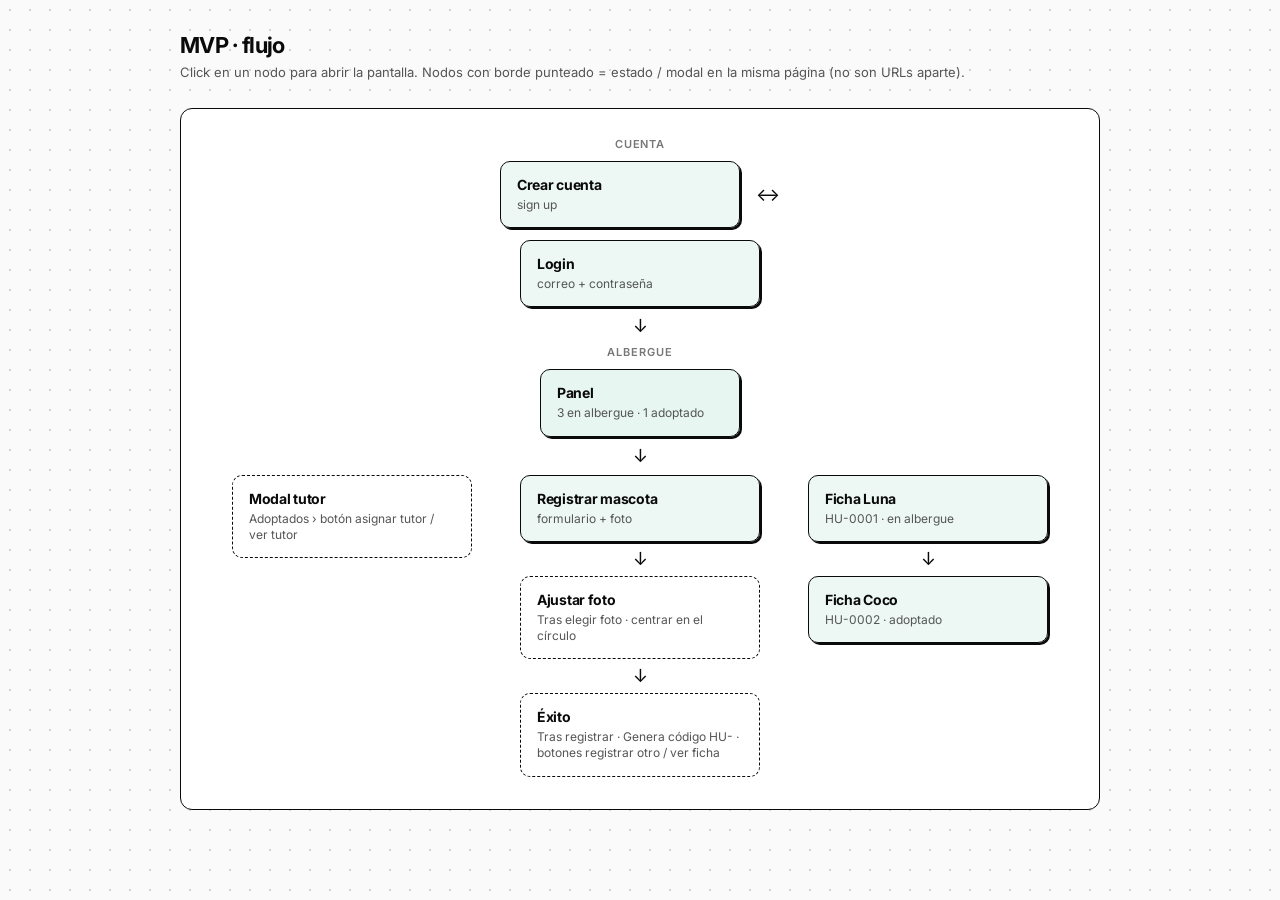
==== index.html @ 8eae9578 "Update MVP screens, tutor link, and README." ====
<!DOCTYPE html>
<html lang="es">
<head>
  <meta charset="UTF-8" />
  <meta name="viewport" content="width=device-width, initial-scale=1.0" />
  <meta name="description" content="Mapa de pantallas del mockup Huelli MVP — identificación digital de mascotas." />
  <title>Mapa de pantallas · Huelli MVP</title>
  <link rel="icon" href="assets/favicon.svg" type="image/svg+xml" />
  <link rel="preconnect" href="https://fonts.googleapis.com" />
  <link rel="preconnect" href="https://fonts.gstatic.com" crossorigin />
  <link href="https://fonts.googleapis.com/css2?family=Inter:wght@400;500;600;700&display=swap" rel="stylesheet" />
  <link rel="stylesheet" href="index.css" />
</head>
<body class="font-sans screens-page screens-figjam">
  <div class="screens-wrap">
    <header class="fig-board-head">
      <h1>MVP · flujo</h1>
      <p>Click en un nodo para abrir la pantalla. Nodos con borde punteado = estado / modal en la misma página (no son URLs aparte).</p>
    </header>

    <div class="fig-board" aria-label="Diagrama de flujo del MVP">

      <section class="fig-lane" aria-label="Cuenta">
        <p class="fig-lane-label">cuenta</p>
        <div class="fig-row">
          <a class="fig-node" href="pages/albergue/signup-albergue.html" target="_blank" rel="noopener noreferrer">
            <strong>Crear cuenta</strong>
            <span>sign up</span>
          </a>
          <span class="fig-arrow" aria-hidden="true">↔</span>
          <a class="fig-node" href="pages/albergue/login-albergue.html" target="_blank" rel="noopener noreferrer">
            <strong>Login</strong>
            <span>correo + contraseña</span>
          </a>
        </div>
      </section>

      <div class="fig-connector" aria-hidden="true">
        <span class="fig-arrow-down">↓</span>
      </div>

      <section class="fig-lane" aria-label="Albergue">
        <p class="fig-lane-label">albergue</p>
        <div class="fig-row">
          <a class="fig-node fig-node--main" href="pages/albergue/panel-albergue.html" target="_blank" rel="noopener noreferrer">
            <strong>Panel</strong>
            <span>3 en albergue · 1 adoptado</span>
          </a>
        </div>
      </section>

      <div class="fig-connector" aria-hidden="true">
        <span class="fig-arrow-down">↓</span>
      </div>

      <section class="fig-lane" aria-label="Ramas del panel">
        <div class="fig-row fig-row--branch">
          <div class="fig-branch">
            <a class="fig-node fig-node--dashed" href="pages/albergue/panel-albergue.html" target="_blank" rel="noopener noreferrer">
              <strong>Modal tutor</strong>
              <span>Adoptados › botón asignar tutor / ver tutor</span>
            </a>
          </div>
          <div class="fig-branch">
            <a class="fig-node" href="pages/albergue/registrar-animal-albergue.html" target="_blank" rel="noopener noreferrer">
              <strong>Registrar mascota</strong>
              <span>formulario + foto</span>
            </a>
            <span class="fig-arrow-down">↓</span>
            <a class="fig-node fig-node--dashed" href="pages/albergue/registrar-animal-albergue.html" target="_blank" rel="noopener noreferrer">
              <strong>Ajustar foto</strong>
              <span>Tras elegir foto · centrar en el círculo</span>
            </a>
            <span class="fig-arrow-down">↓</span>
            <a class="fig-node fig-node--dashed" href="pages/albergue/registrar-animal-albergue.html" target="_blank" rel="noopener noreferrer">
              <strong>Éxito</strong>
              <span>Tras registrar · Genera código HU- · botones registrar otro / ver ficha</span>
            </a>
          </div>
          <div class="fig-branch">
            <a class="fig-node" href="pages/mascota/perfil-mascota.html?codigo=HU-0001&amp;from=panel" target="_blank" rel="noopener noreferrer">
              <strong>Ficha Luna</strong>
              <span>HU-0001 · en albergue</span>
            </a>
            <span class="fig-arrow-down">↓</span>
            <a class="fig-node" href="pages/mascota/perfil-mascota.html?codigo=HU-0002&amp;from=panel" target="_blank" rel="noopener noreferrer">
              <strong>Ficha Coco</strong>
              <span>HU-0002 · adoptado</span>
            </a>
          </div>
        </div>
      </section>

    </div>
  </div>
</body>
</html>
---- index.css ----
/* Huelli MVP — mapa de pantallas (index.html) */

*,
*::before,
*::after {
  box-sizing: border-box;
}

body,
.font-sans {
  margin: 0;
  font-family: Inter, system-ui, sans-serif;
  -webkit-font-smoothing: antialiased;
}

.screens-page {
  min-height: 100vh;
  background: #fff;
  color: #0a0a0a;
}

.screens-wrap {
  max-width: 960px;
  margin: 0 auto;
  padding: 32px 20px 64px;
}

.screens-figjam {
  background:
    radial-gradient(circle, #d4d4d4 1px, transparent 1px) 0 0 / 20px 20px,
    #fafafa;
  color: #0a0a0a;
}

.fig-board-head {
  margin-bottom: 28px;
}

.fig-board-head h1 {
  margin: 0;
  font-size: 22px;
  font-weight: 700;
  letter-spacing: -0.03em;
  color: #0a0a0a;
}

.fig-board-head p {
  margin: 6px 0 0;
  font-size: 13px;
  color: #555;
}

.fig-board {
  padding: 28px 20px 32px;
  border: 1.5px solid #0a0a0a;
  border-radius: 12px;
  background: #fff;
}

.fig-lane {
  display: flex;
  flex-direction: column;
  align-items: center;
  gap: 10px;
}

.fig-lane-label {
  margin: 0;
  font-size: 11px;
  font-weight: 600;
  letter-spacing: 0.08em;
  text-transform: uppercase;
  color: #777;
}

.fig-row {
  display: flex;
  flex-wrap: wrap;
  align-items: center;
  justify-content: center;
  gap: 12px 16px;
}

.fig-row--branch {
  align-items: flex-start;
  gap: 20px 28px;
  width: 100%;
}

.fig-branch {
  display: flex;
  flex-direction: column;
  align-items: center;
  gap: 8px;
  flex: 1 1 200px;
  max-width: 260px;
}

.fig-node {
  display: flex;
  flex-direction: column;
  gap: 4px;
  min-width: 160px;
  max-width: 240px;
  width: 100%;
  padding: 14px 16px;
  border: 1.5px solid #0a0a0a;
  border-radius: 10px;
  background: rgba(4, 155, 102, 0.07);
  color: #0a0a0a;
  text-decoration: none;
  box-shadow: 2px 2px 0 #0a0a0a;
  transition: transform 0.12s ease, background-color 0.12s ease;
}

.fig-node:hover {
  background: rgba(4, 155, 102, 0.12);
  transform: translate(-1px, -1px);
  box-shadow: 3px 3px 0 #0a0a0a;
}

.fig-node--main {
  min-width: 200px;
  background: rgba(4, 155, 102, 0.09);
}

.fig-node--dashed {
  border-style: dashed;
  box-shadow: none;
  background: #fff;
}

.fig-node--dashed:hover {
  box-shadow: none;
  transform: none;
  background: #fff;
}

.fig-node strong {
  font-size: 14px;
  font-weight: 700;
  letter-spacing: -0.02em;
}

.fig-node span {
  font-size: 12px;
  line-height: 1.35;
  color: #555;
}

.fig-arrow,
.fig-arrow-down {
  display: inline-flex;
  align-items: center;
  justify-content: center;
  font-size: 18px;
  line-height: 1;
  color: #0a0a0a;
  user-select: none;
}

.fig-connector {
  display: flex;
  flex-direction: column;
  align-items: center;
  margin: 10px 0;
}

@media (max-width: 640px) {
  .fig-board {
    padding: 20px 14px 24px;
  }

  .fig-row--branch {
    flex-direction: column;
    align-items: stretch;
  }

  .fig-branch {
    max-width: none;
    flex: 1 1 auto;
  }

  .fig-node {
    max-width: none;
  }
}
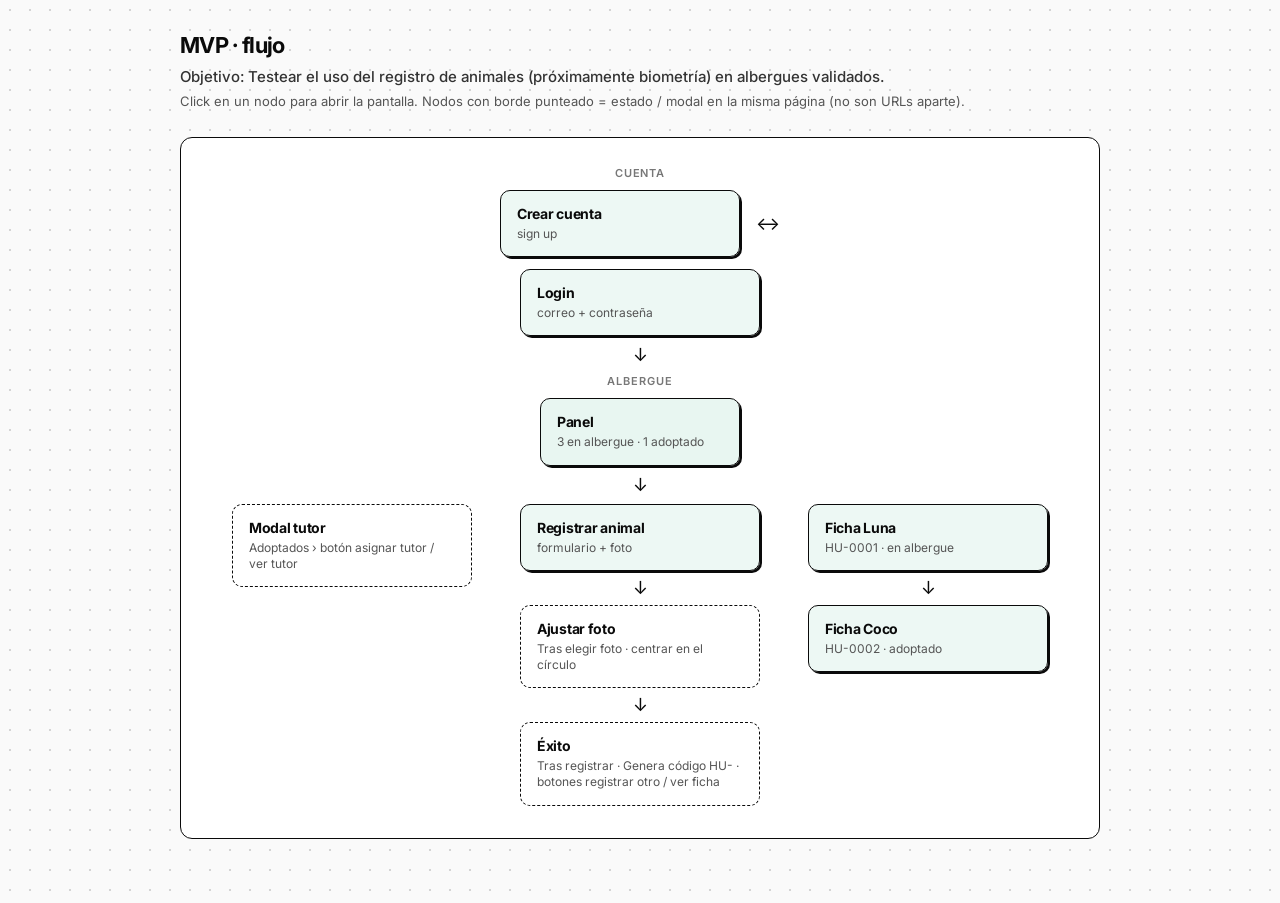
==== commit d5434488: "Rename mascota to animal and add the map objective. Aligns paths and Spanish copy with animal wordin" ====
--- a/index.html
+++ b/index.html
@@ -3,7 +3,7 @@
 <head>
   <meta charset="UTF-8" />
   <meta name="viewport" content="width=device-width, initial-scale=1.0" />
-  <meta name="description" content="Mapa de pantallas del mockup Huelli MVP — identificación digital de mascotas." />
+  <meta name="description" content="Mapa de pantallas del mockup Huelli MVP — identificación digital de animales." />
   <title>Mapa de pantallas · Huelli MVP</title>
   <link rel="icon" href="assets/favicon.svg" type="image/svg+xml" />
   <link rel="preconnect" href="https://fonts.googleapis.com" />
@@ -15,6 +15,7 @@
   <div class="screens-wrap">
     <header class="fig-board-head">
       <h1>MVP · flujo</h1>
+      <p class="fig-board-lead">Objetivo: Testear el uso del registro de animales (próximamente biometría) en albergues validados.</p>
       <p>Click en un nodo para abrir la pantalla. Nodos con borde punteado = estado / modal en la misma página (no son URLs aparte).</p>
     </header>
 
@@ -63,7 +64,7 @@
           </div>
           <div class="fig-branch">
             <a class="fig-node" href="pages/albergue/registrar-animal-albergue.html" target="_blank" rel="noopener noreferrer">
-              <strong>Registrar mascota</strong>
+              <strong>Registrar animal</strong>
               <span>formulario + foto</span>
             </a>
             <span class="fig-arrow-down">↓</span>
@@ -78,12 +79,12 @@
             </a>
           </div>
           <div class="fig-branch">
-            <a class="fig-node" href="pages/mascota/perfil-mascota.html?codigo=HU-0001&amp;from=panel" target="_blank" rel="noopener noreferrer">
+            <a class="fig-node" href="pages/animal/perfil-animal.html?codigo=HU-0001&amp;from=panel" target="_blank" rel="noopener noreferrer">
               <strong>Ficha Luna</strong>
               <span>HU-0001 · en albergue</span>
             </a>
             <span class="fig-arrow-down">↓</span>
-            <a class="fig-node" href="pages/mascota/perfil-mascota.html?codigo=HU-0002&amp;from=panel" target="_blank" rel="noopener noreferrer">
+            <a class="fig-node" href="pages/animal/perfil-animal.html?codigo=HU-0002&amp;from=panel" target="_blank" rel="noopener noreferrer">
               <strong>Ficha Coco</strong>
               <span>HU-0002 · adoptado</span>
             </a>
--- a/index.css
+++ b/index.css
@@ -48,6 +48,14 @@
   margin: 6px 0 0;
   font-size: 13px;
   color: #555;
+}
+
+.fig-board-head .fig-board-lead {
+  margin-top: 8px;
+  font-size: 15px;
+  font-weight: 500;
+  line-height: 1.4;
+  color: #333;
 }
 
 .fig-board {
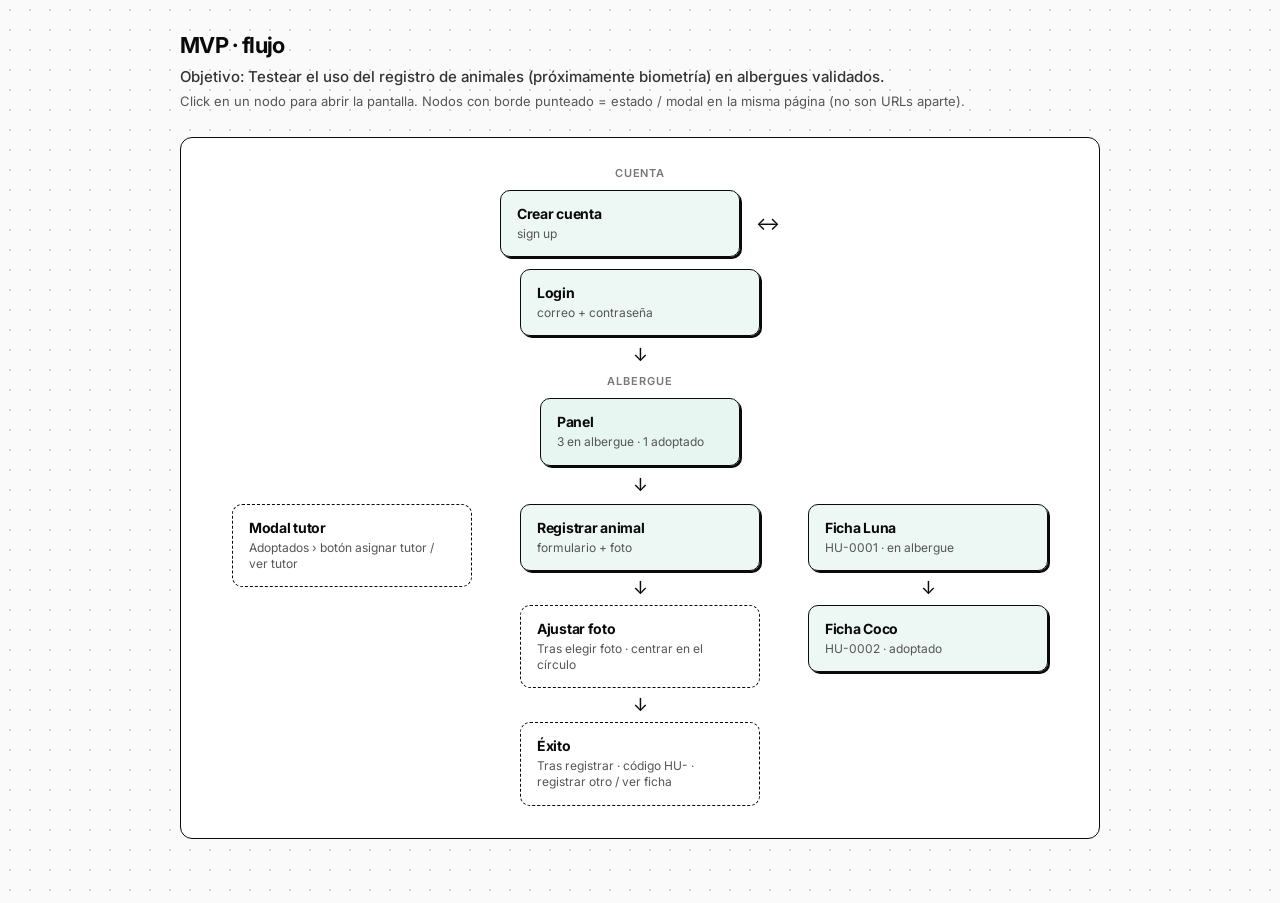
==== commit caa7005c: "Skip the success screen after editing an animal so staff land back on the panel. Keep it only when r" ====
--- a/index.html
+++ b/index.html
@@ -75,7 +75,7 @@
             <span class="fig-arrow-down">↓</span>
             <a class="fig-node fig-node--dashed" href="pages/albergue/registrar-animal-albergue.html" target="_blank" rel="noopener noreferrer">
               <strong>Éxito</strong>
-              <span>Tras registrar · Genera código HU- · botones registrar otro / ver ficha</span>
+              <span>Tras registrar · código HU- · registrar otro / ver ficha</span>
             </a>
           </div>
           <div class="fig-branch">
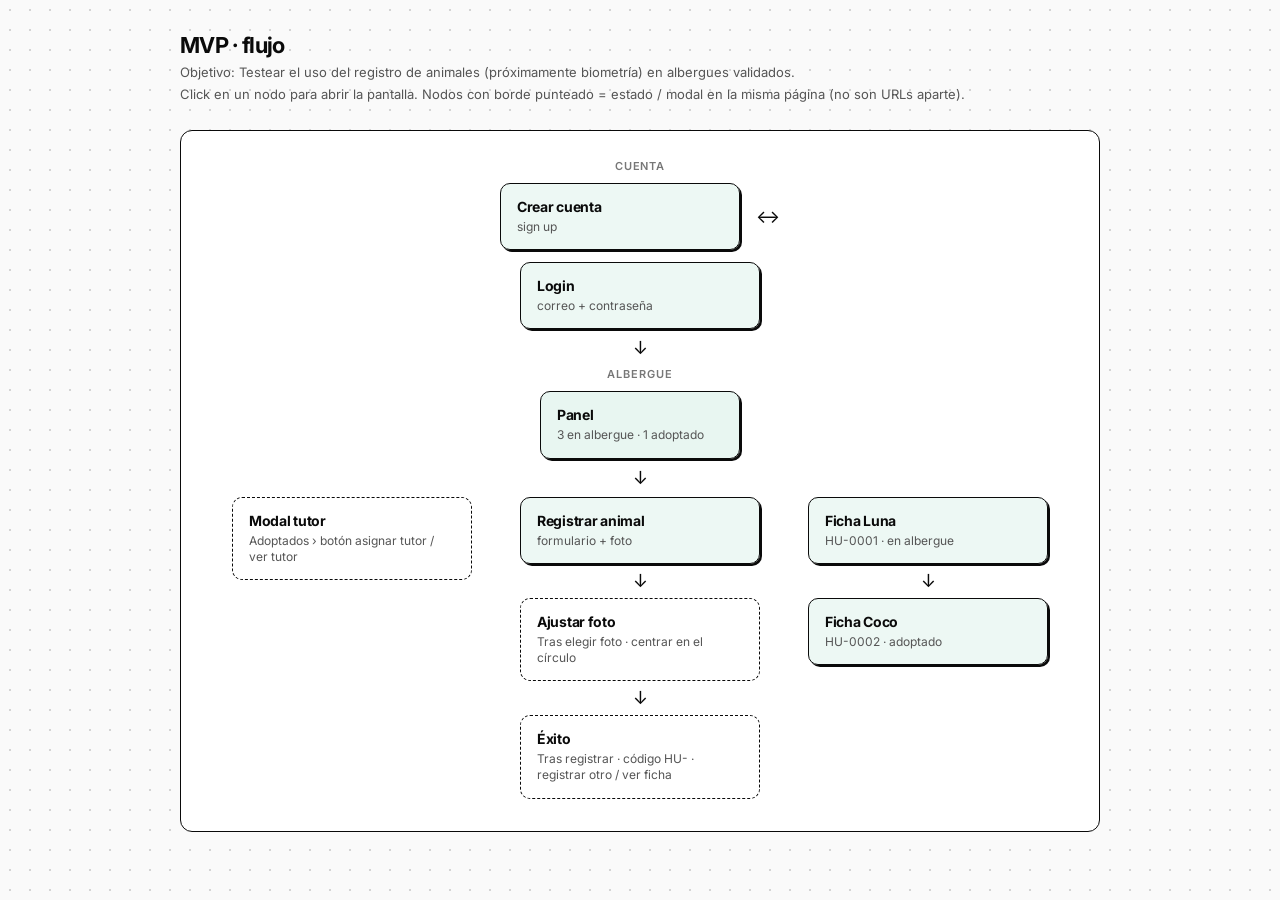
==== commit 7afd87a1: "Match the screens-map objective line to the same type as the node hint. Co-authored-by: Cursor <curs" ====
--- a/index.html
+++ b/index.html
@@ -15,7 +15,7 @@
   <div class="screens-wrap">
     <header class="fig-board-head">
       <h1>MVP · flujo</h1>
-      <p class="fig-board-lead">Objetivo: Testear el uso del registro de animales (próximamente biometría) en albergues validados.</p>
+      <p>Objetivo: Testear el uso del registro de animales (próximamente biometría) en albergues validados.</p>
       <p>Click en un nodo para abrir la pantalla. Nodos con borde punteado = estado / modal en la misma página (no son URLs aparte).</p>
     </header>
 
--- a/index.css
+++ b/index.css
@@ -48,14 +48,6 @@
   margin: 6px 0 0;
   font-size: 13px;
   color: #555;
-}
-
-.fig-board-head .fig-board-lead {
-  margin-top: 8px;
-  font-size: 15px;
-  font-weight: 500;
-  line-height: 1.4;
-  color: #333;
 }
 
 .fig-board {
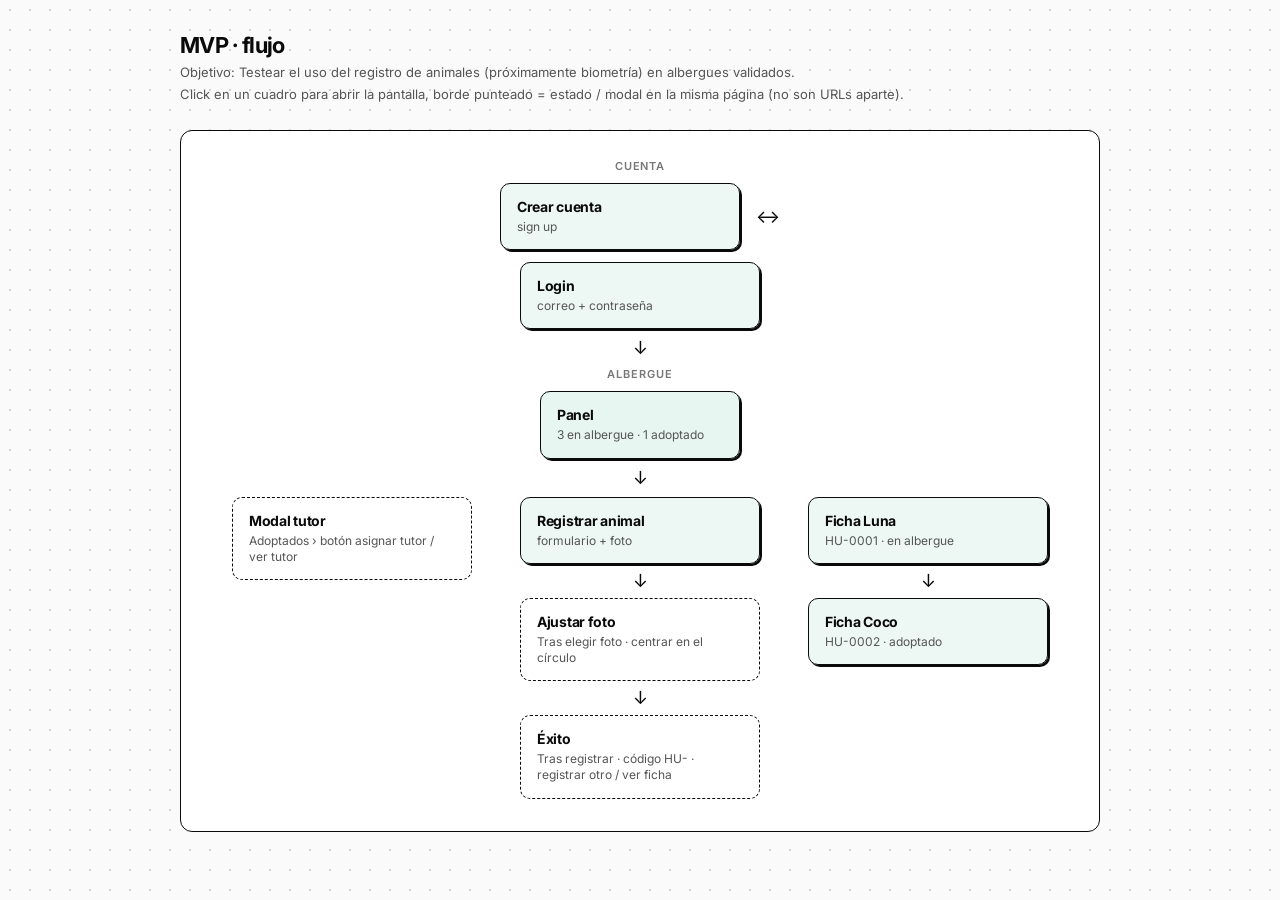
==== commit 227e8ea5: "Call map screens cuadros and fold the dashed-border hint into one sentence. Co-authored-by: Cursor <" ====
--- a/index.html
+++ b/index.html
@@ -16,7 +16,7 @@
     <header class="fig-board-head">
       <h1>MVP · flujo</h1>
       <p>Objetivo: Testear el uso del registro de animales (próximamente biometría) en albergues validados.</p>
-      <p>Click en un nodo para abrir la pantalla. Nodos con borde punteado = estado / modal en la misma página (no son URLs aparte).</p>
+      <p>Click en un cuadro para abrir la pantalla, borde punteado = estado / modal en la misma página (no son URLs aparte).</p>
     </header>
 
     <div class="fig-board" aria-label="Diagrama de flujo del MVP">
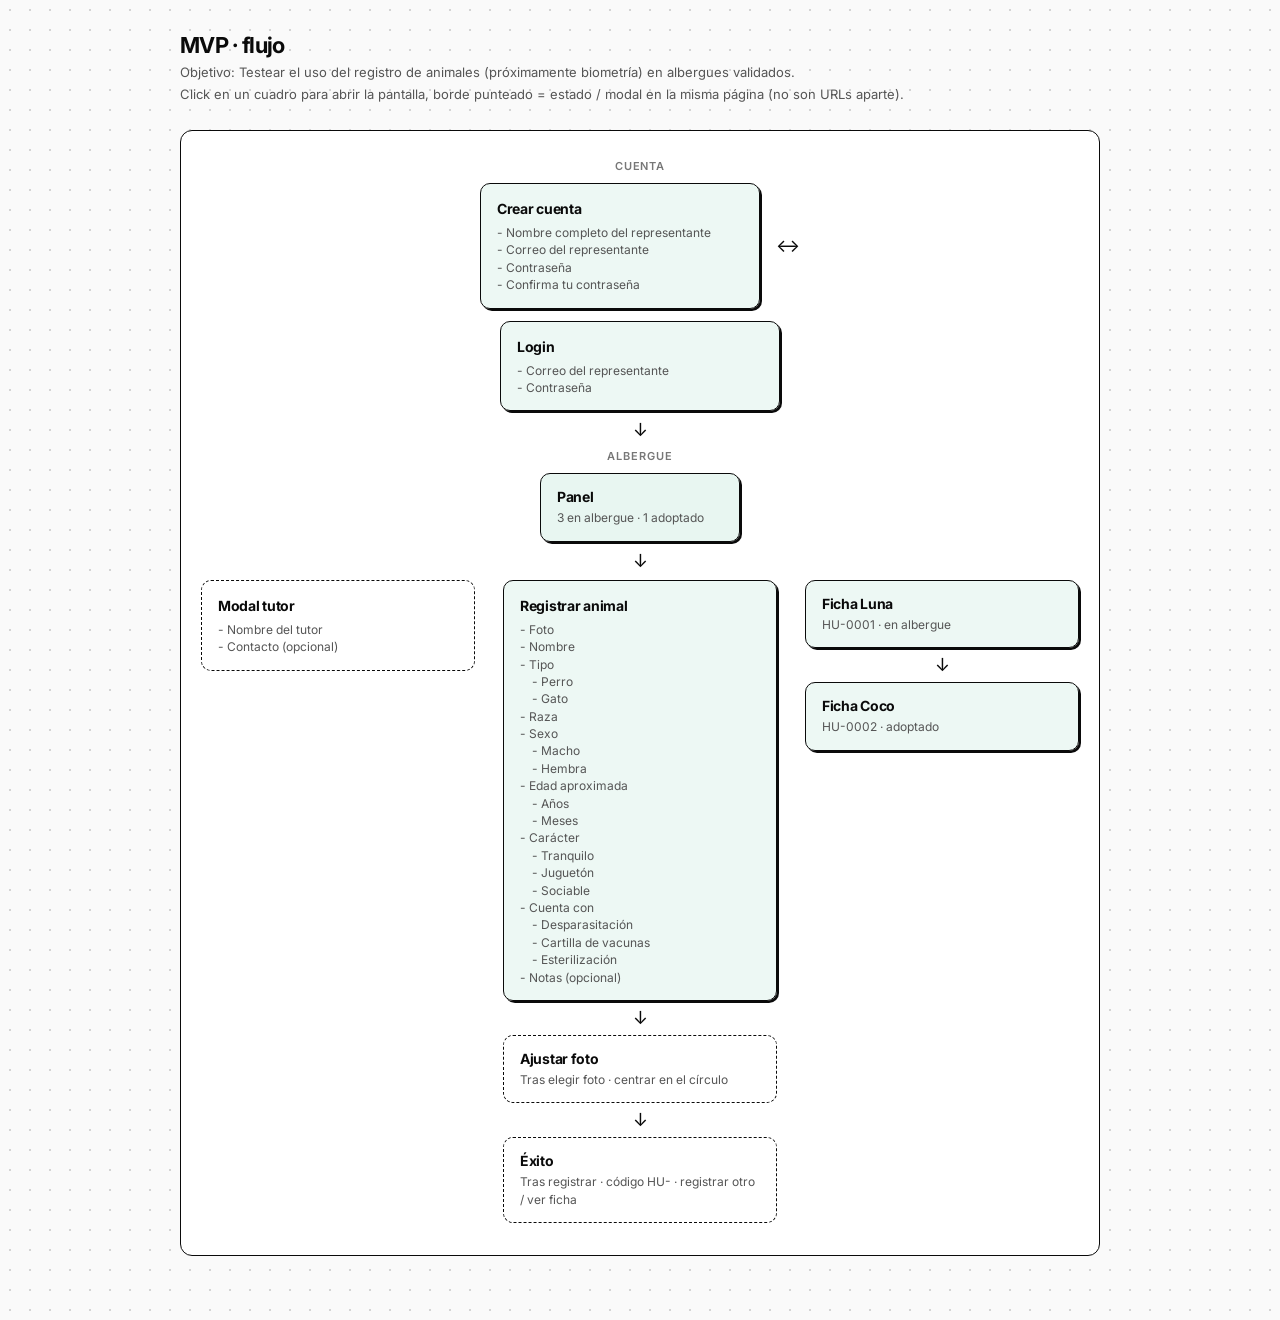
==== commit b4a501a1: "List copyable form fields and options on the screens map. Co-authored-by: Cursor <cursoragent@cursor" ====
--- a/index.html
+++ b/index.html
@@ -24,15 +24,27 @@
       <section class="fig-lane" aria-label="Cuenta">
         <p class="fig-lane-label">cuenta</p>
         <div class="fig-row">
-          <a class="fig-node" href="pages/albergue/signup-albergue.html" target="_blank" rel="noopener noreferrer">
-            <strong>Crear cuenta</strong>
-            <span>sign up</span>
-          </a>
+          <div class="fig-node">
+            <a class="fig-node-link" href="pages/albergue/signup-albergue.html" target="_blank" rel="noopener noreferrer">
+              <strong>Crear cuenta</strong>
+            </a>
+            <ul class="fig-fields">
+              <li>- Nombre completo del representante</li>
+              <li>- Correo del representante</li>
+              <li>- Contraseña</li>
+              <li>- Confirma tu contraseña</li>
+            </ul>
+          </div>
           <span class="fig-arrow" aria-hidden="true">↔</span>
-          <a class="fig-node" href="pages/albergue/login-albergue.html" target="_blank" rel="noopener noreferrer">
-            <strong>Login</strong>
-            <span>correo + contraseña</span>
-          </a>
+          <div class="fig-node">
+            <a class="fig-node-link" href="pages/albergue/login-albergue.html" target="_blank" rel="noopener noreferrer">
+              <strong>Login</strong>
+            </a>
+            <ul class="fig-fields">
+              <li>- Correo del representante</li>
+              <li>- Contraseña</li>
+            </ul>
+          </div>
         </div>
       </section>
 
@@ -57,16 +69,60 @@
       <section class="fig-lane" aria-label="Ramas del panel">
         <div class="fig-row fig-row--branch">
           <div class="fig-branch">
-            <a class="fig-node fig-node--dashed" href="pages/albergue/panel-albergue.html" target="_blank" rel="noopener noreferrer">
-              <strong>Modal tutor</strong>
-              <span>Adoptados › botón asignar tutor / ver tutor</span>
-            </a>
+            <div class="fig-node fig-node--dashed">
+              <a class="fig-node-link" href="pages/albergue/panel-albergue.html" target="_blank" rel="noopener noreferrer">
+                <strong>Modal tutor</strong>
+              </a>
+              <ul class="fig-fields">
+                <li>- Nombre del tutor</li>
+                <li>- Contacto (opcional)</li>
+              </ul>
+            </div>
           </div>
           <div class="fig-branch">
-            <a class="fig-node" href="pages/albergue/registrar-animal-albergue.html" target="_blank" rel="noopener noreferrer">
-              <strong>Registrar animal</strong>
-              <span>formulario + foto</span>
-            </a>
+            <div class="fig-node">
+              <a class="fig-node-link" href="pages/albergue/registrar-animal-albergue.html" target="_blank" rel="noopener noreferrer">
+                <strong>Registrar animal</strong>
+              </a>
+              <ul class="fig-fields">
+                <li>- Foto</li>
+                <li>- Nombre</li>
+                <li>- Tipo
+                  <ul>
+                    <li>- Perro</li>
+                    <li>- Gato</li>
+                  </ul>
+                </li>
+                <li>- Raza</li>
+                <li>- Sexo
+                  <ul>
+                    <li>- Macho</li>
+                    <li>- Hembra</li>
+                  </ul>
+                </li>
+                <li>- Edad aproximada
+                  <ul>
+                    <li>- Años</li>
+                    <li>- Meses</li>
+                  </ul>
+                </li>
+                <li>- Carácter
+                  <ul>
+                    <li>- Tranquilo</li>
+                    <li>- Juguetón</li>
+                    <li>- Sociable</li>
+                  </ul>
+                </li>
+                <li>- Cuenta con
+                  <ul>
+                    <li>- Desparasitación</li>
+                    <li>- Cartilla de vacunas</li>
+                    <li>- Esterilización</li>
+                  </ul>
+                </li>
+                <li>- Notas (opcional)</li>
+              </ul>
+            </div>
             <span class="fig-arrow-down">↓</span>
             <a class="fig-node fig-node--dashed" href="pages/albergue/registrar-animal-albergue.html" target="_blank" rel="noopener noreferrer">
               <strong>Ajustar foto</strong>
--- a/index.css
+++ b/index.css
@@ -93,7 +93,7 @@
   align-items: center;
   gap: 8px;
   flex: 1 1 200px;
-  max-width: 260px;
+  max-width: 300px;
 }
 
 .fig-node {
@@ -101,7 +101,7 @@
   flex-direction: column;
   gap: 4px;
   min-width: 160px;
-  max-width: 240px;
+  max-width: 280px;
   width: 100%;
   padding: 14px 16px;
   border: 1.5px solid #0a0a0a;
@@ -113,10 +113,16 @@
   transition: transform 0.12s ease, background-color 0.12s ease;
 }
 
-.fig-node:hover {
+a.fig-node:hover,
+.fig-node:not(.fig-node--dashed):has(.fig-node-link:hover) {
   background: rgba(4, 155, 102, 0.12);
   transform: translate(-1px, -1px);
   box-shadow: 3px 3px 0 #0a0a0a;
+}
+
+.fig-node-link {
+  color: inherit;
+  text-decoration: none;
 }
 
 .fig-node--main {
@@ -142,10 +148,29 @@
   letter-spacing: -0.02em;
 }
 
-.fig-node span {
+.fig-node span,
+.fig-fields {
   font-size: 12px;
-  line-height: 1.35;
+  line-height: 1.45;
   color: #555;
+}
+
+.fig-fields {
+  margin: 2px 0 0;
+  padding: 0;
+  list-style: none;
+  user-select: text;
+  cursor: text;
+}
+
+.fig-fields li {
+  margin: 0;
+}
+
+.fig-fields ul {
+  margin: 0;
+  padding: 0 0 0 12px;
+  list-style: none;
 }
 
 .fig-arrow,
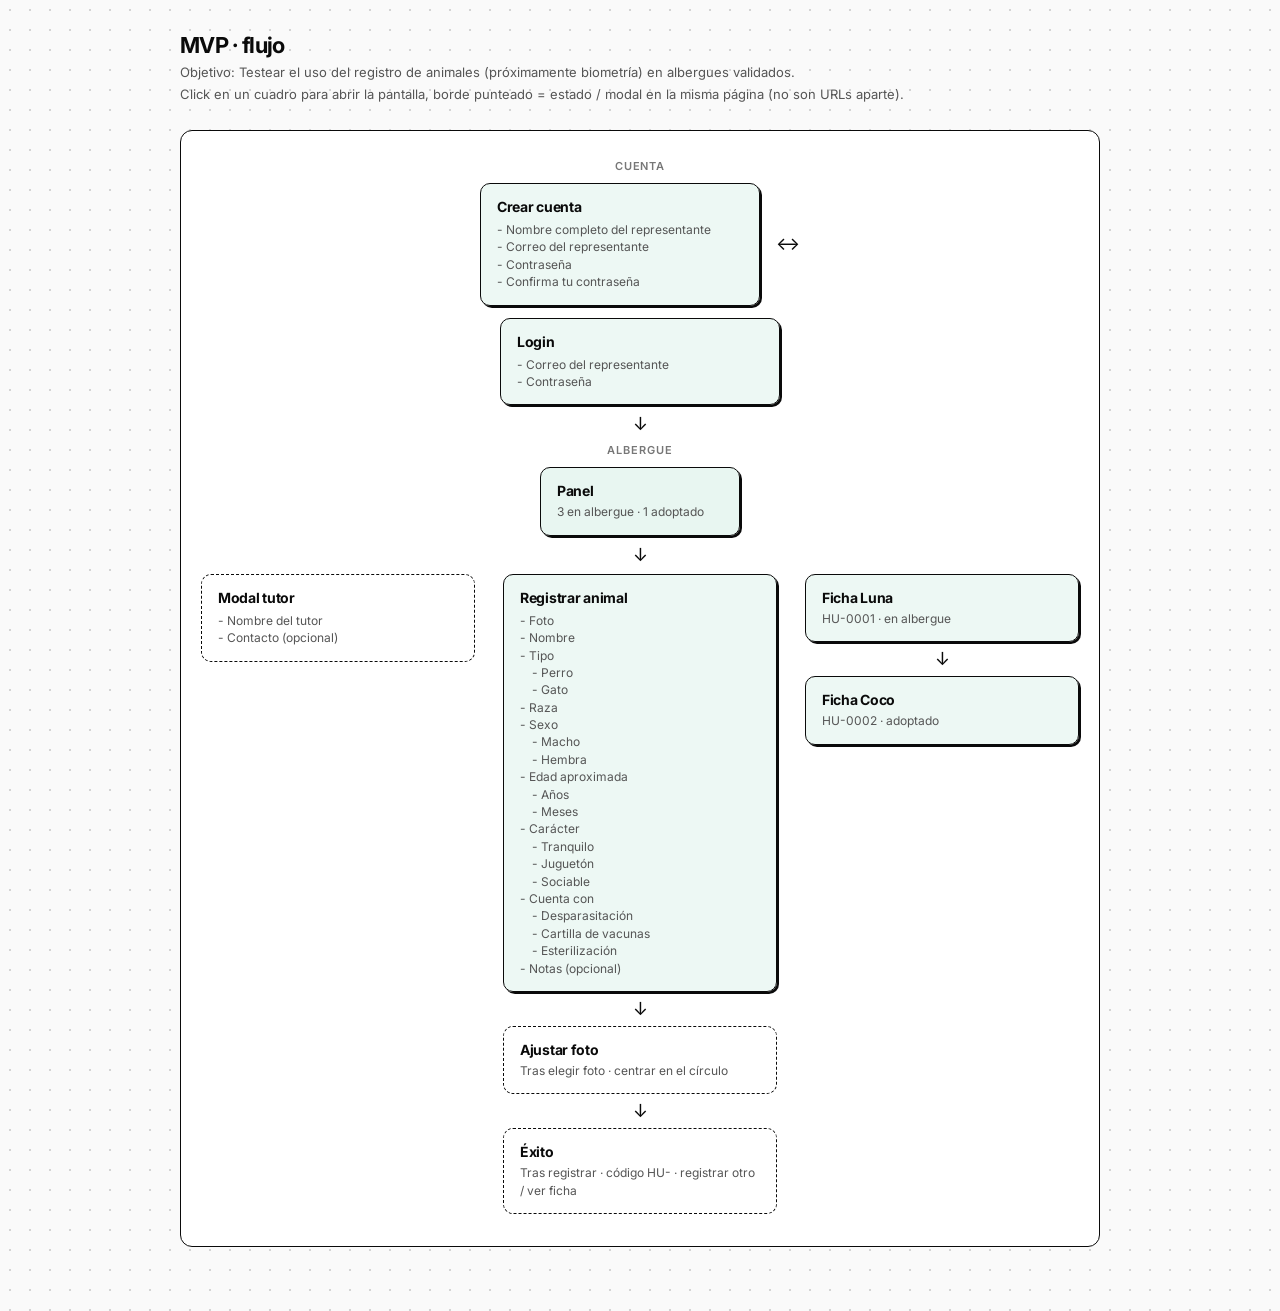
==== commit 463236b7: "Make listed form cards fully clickable on the screens map. Co-authored-by: Cursor <cursoragent@curso" ====
--- a/index.html
+++ b/index.html
@@ -24,27 +24,23 @@
       <section class="fig-lane" aria-label="Cuenta">
         <p class="fig-lane-label">cuenta</p>
         <div class="fig-row">
-          <div class="fig-node">
-            <a class="fig-node-link" href="pages/albergue/signup-albergue.html" target="_blank" rel="noopener noreferrer">
-              <strong>Crear cuenta</strong>
-            </a>
+          <a class="fig-node" href="pages/albergue/signup-albergue.html" target="_blank" rel="noopener noreferrer">
+            <strong>Crear cuenta</strong>
             <ul class="fig-fields">
               <li>- Nombre completo del representante</li>
               <li>- Correo del representante</li>
               <li>- Contraseña</li>
               <li>- Confirma tu contraseña</li>
             </ul>
-          </div>
+          </a>
           <span class="fig-arrow" aria-hidden="true">↔</span>
-          <div class="fig-node">
-            <a class="fig-node-link" href="pages/albergue/login-albergue.html" target="_blank" rel="noopener noreferrer">
-              <strong>Login</strong>
-            </a>
+          <a class="fig-node" href="pages/albergue/login-albergue.html" target="_blank" rel="noopener noreferrer">
+            <strong>Login</strong>
             <ul class="fig-fields">
               <li>- Correo del representante</li>
               <li>- Contraseña</li>
             </ul>
-          </div>
+          </a>
         </div>
       </section>
 
@@ -69,21 +65,17 @@
       <section class="fig-lane" aria-label="Ramas del panel">
         <div class="fig-row fig-row--branch">
           <div class="fig-branch">
-            <div class="fig-node fig-node--dashed">
-              <a class="fig-node-link" href="pages/albergue/panel-albergue.html" target="_blank" rel="noopener noreferrer">
-                <strong>Modal tutor</strong>
-              </a>
+            <a class="fig-node fig-node--dashed" href="pages/albergue/panel-albergue.html" target="_blank" rel="noopener noreferrer">
+              <strong>Modal tutor</strong>
               <ul class="fig-fields">
                 <li>- Nombre del tutor</li>
                 <li>- Contacto (opcional)</li>
               </ul>
-            </div>
+            </a>
           </div>
           <div class="fig-branch">
-            <div class="fig-node">
-              <a class="fig-node-link" href="pages/albergue/registrar-animal-albergue.html" target="_blank" rel="noopener noreferrer">
-                <strong>Registrar animal</strong>
-              </a>
+            <a class="fig-node" href="pages/albergue/registrar-animal-albergue.html" target="_blank" rel="noopener noreferrer">
+              <strong>Registrar animal</strong>
               <ul class="fig-fields">
                 <li>- Foto</li>
                 <li>- Nombre</li>
@@ -122,7 +114,7 @@
                 </li>
                 <li>- Notas (opcional)</li>
               </ul>
-            </div>
+            </a>
             <span class="fig-arrow-down">↓</span>
             <a class="fig-node fig-node--dashed" href="pages/albergue/registrar-animal-albergue.html" target="_blank" rel="noopener noreferrer">
               <strong>Ajustar foto</strong>
--- a/index.css
+++ b/index.css
@@ -109,20 +109,15 @@
   background: rgba(4, 155, 102, 0.07);
   color: #0a0a0a;
   text-decoration: none;
+  cursor: pointer;
   box-shadow: 2px 2px 0 #0a0a0a;
   transition: transform 0.12s ease, background-color 0.12s ease;
 }
 
-a.fig-node:hover,
-.fig-node:not(.fig-node--dashed):has(.fig-node-link:hover) {
+.fig-node:hover {
   background: rgba(4, 155, 102, 0.12);
   transform: translate(-1px, -1px);
   box-shadow: 3px 3px 0 #0a0a0a;
-}
-
-.fig-node-link {
-  color: inherit;
-  text-decoration: none;
 }
 
 .fig-node--main {
@@ -159,8 +154,6 @@
   margin: 2px 0 0;
   padding: 0;
   list-style: none;
-  user-select: text;
-  cursor: text;
 }
 
 .fig-fields li {
